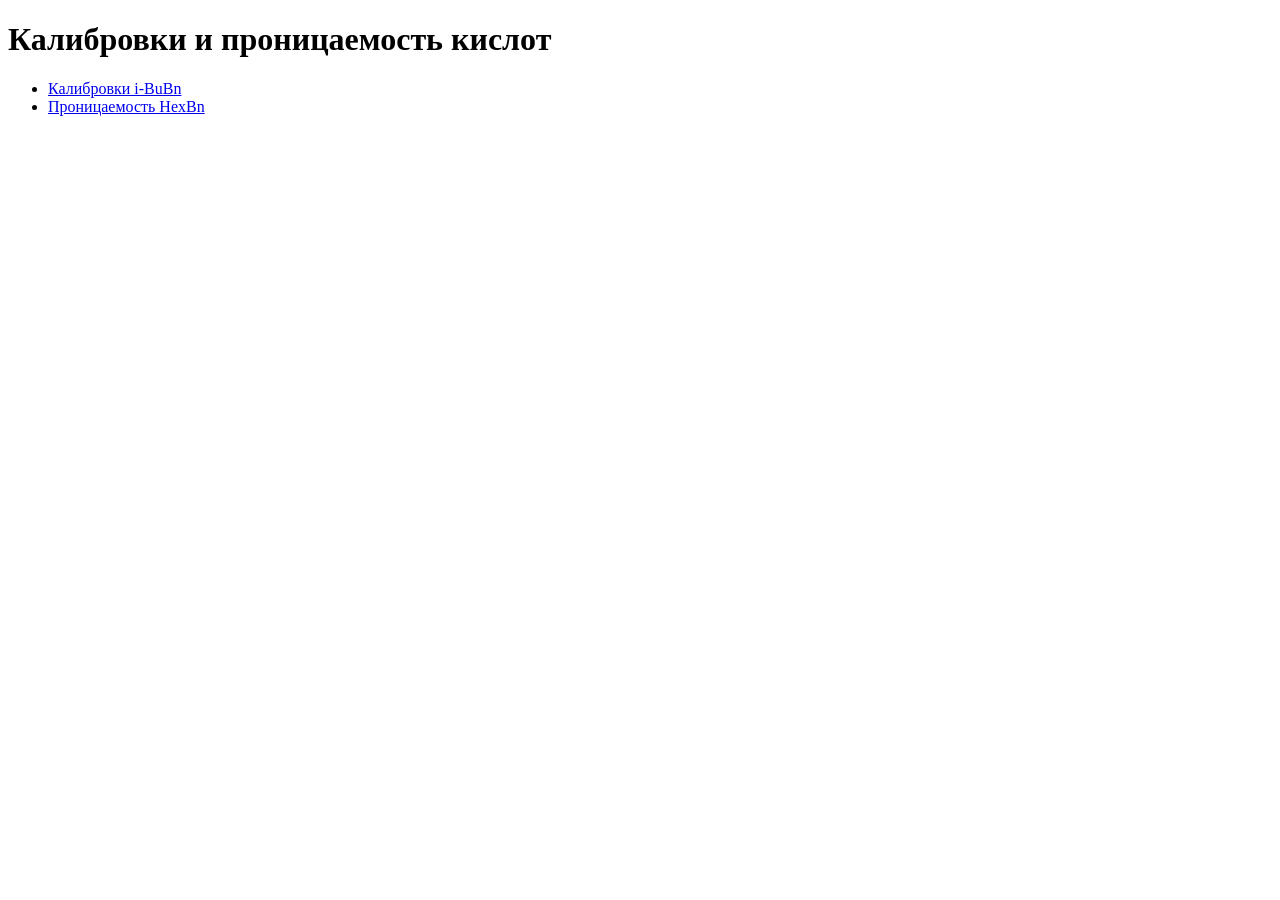
==== index.html @ f4d8bdc3 "Publish i-BuBn and HexBn site snapshots" ====
<!doctype html><html lang="ru"><meta charset="utf-8"><title>Калибровки и проницаемость кислот</title><h1>Калибровки и проницаемость кислот</h1><ul><li><a href="./ibu-bn/">Калибровки i‑BuBn</a></li><li><a href="./hexbn/">Проницаемость HexBn</a></li></ul></html>
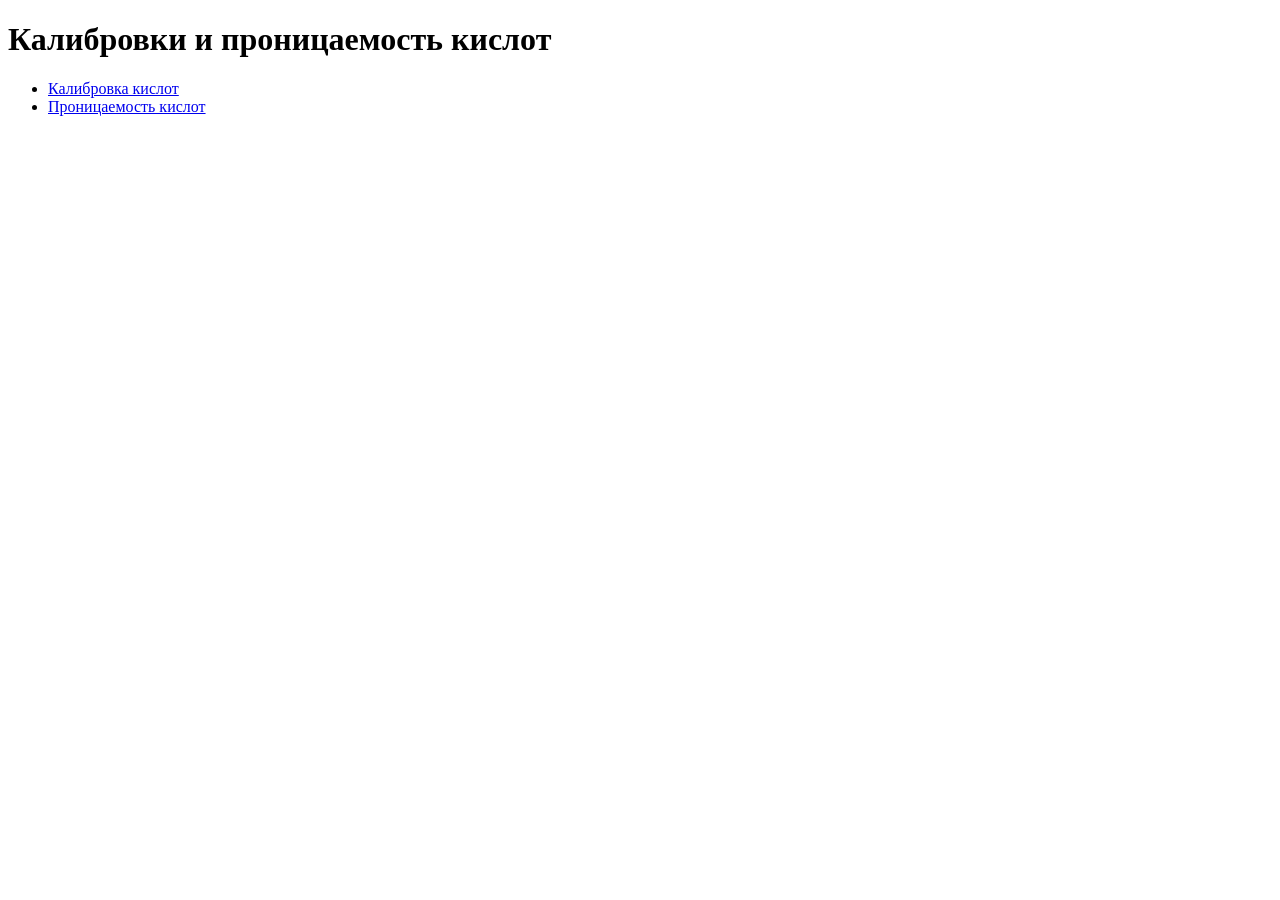
==== commit 89c2d182: "Simplify acid site names" ====
--- a/index.html
+++ b/index.html
@@ -1 +1 @@
-<!doctype html><html lang="ru"><meta charset="utf-8"><title>Калибровки и проницаемость кислот</title><h1>Калибровки и проницаемость кислот</h1><ul><li><a href="./ibu-bn/">Калибровки i‑BuBn</a></li><li><a href="./hexbn/">Проницаемость HexBn</a></li></ul></html>+<!doctype html><html lang="ru"><meta charset="utf-8"><title>Калибровки и проницаемость кислот</title><h1>Калибровки и проницаемость кислот</h1><ul><li><a href="./ibu-bn/">Калибровка кислот</a></li><li><a href="./hexbn/">Проницаемость кислот</a></li></ul></html>
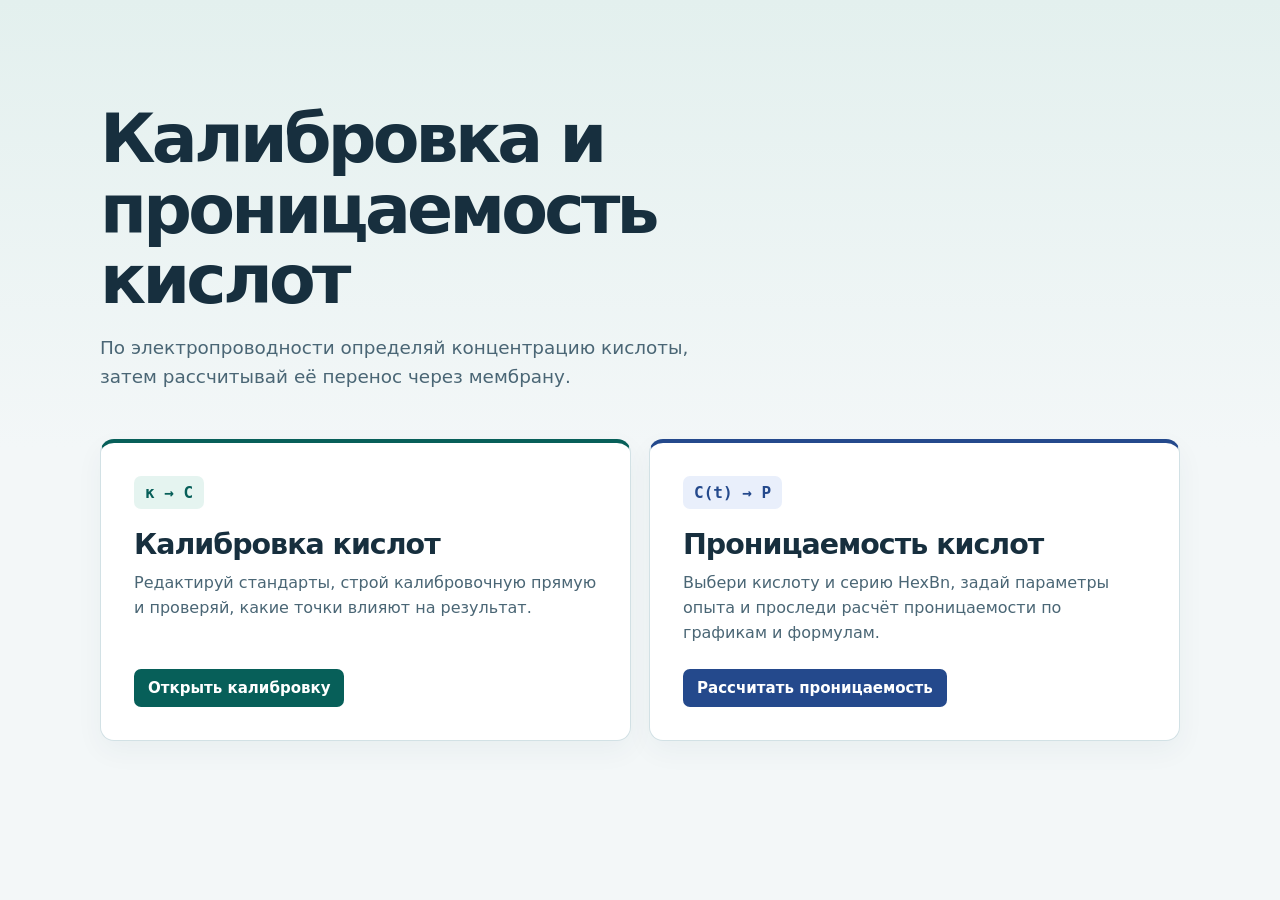
==== commit 61593591: "Add project homepage and descriptive site URLs" ====
--- a/index.html
+++ b/index.html
@@ -1 +1,50 @@
-<!doctype html><html lang="ru"><meta charset="utf-8"><title>Калибровки и проницаемость кислот</title><h1>Калибровки и проницаемость кислот</h1><ul><li><a href="./ibu-bn/">Калибровка кислот</a></li><li><a href="./hexbn/">Проницаемость кислот</a></li></ul></html>+<!doctype html>
+<html lang="ru">
+<head>
+<meta charset="utf-8">
+<meta name="viewport" content="width=device-width, initial-scale=1">
+<meta name="description" content="Калибровочные графики i‑BuBn и расчёт проницаемости кислот для опытов HexBn.">
+<title>Калибровка и проницаемость кислот</title>
+<style>
+:root{color-scheme:light;--ink:#172f3e;--muted:#4a6675;--line:#d2e1e5;--teal:#075f59;--paper:#fff;--blue:#24498c;font-family:system-ui,-apple-system,BlinkMacSystemFont,"Segoe UI",sans-serif}
+*{box-sizing:border-box}
+body{margin:0;min-height:100vh;background:linear-gradient(180deg,#e3f0ee 0,#f3f7f8 28rem);color:var(--ink)}
+main{width:min(1080px,100% - 40px);margin-inline:auto;padding:clamp(42px,9vw,104px) 0 44px}
+h1,h2,p{margin:0}
+h1{max-width:740px;font-size:clamp(2.2rem,5.4vw,4.25rem);line-height:1.04;letter-spacing:-.055em;font-weight:750;text-wrap:balance}
+.intro{max-width:630px;margin-top:18px;color:var(--muted);font-size:clamp(1rem,2vw,1.15rem);line-height:1.55}
+.tools{display:grid;grid-template-columns:repeat(2,minmax(0,1fr));gap:18px;margin-top:clamp(26px,5vw,48px)}
+.tool{display:flex;flex-direction:column;align-items:flex-start;min-width:0;border:1px solid var(--line);border-top:4px solid var(--accent);border-radius:14px;background:var(--paper);padding:clamp(21px,3.5vw,33px);box-shadow:0 10px 28px #18384c0c;--accent:var(--teal);--pale:#e5f4f0}
+.tool.permeability{--accent:var(--blue);--pale:#e9effb}
+.expression{display:inline-block;padding:7px 11px;margin-bottom:19px;border-radius:7px;background:var(--pale);color:var(--accent);font:600 1rem ui-monospace,SFMono-Regular,Consolas,monospace}
+h2{font-size:clamp(1.32rem,2.6vw,1.78rem);line-height:1.2;letter-spacing:-.035em}
+.tool p{margin:9px 0 23px;color:var(--muted);font-size:1rem;line-height:1.55}
+.tool a{margin-top:auto;display:inline-block;padding:10px 14px;border-radius:7px;background:var(--accent);color:#fff;text-decoration:none;font-size:.94rem;font-weight:680}
+.tool a:hover{text-decoration:underline;text-underline-offset:3px}
+.tool a:focus-visible{outline:3px solid var(--accent);outline-offset:4px}
+@media(max-width:650px){.tools{grid-template-columns:1fr;gap:13px}}
+</style>
+</head>
+<body>
+<main>
+<header>
+<h1>Калибровка и проницаемость кислот</h1>
+<p class="intro">По электропроводности определяй концентрацию кислоты, затем рассчитывай её перенос через мембрану.</p>
+</header>
+<div class="tools">
+<article class="tool">
+<span class="expression" aria-label="Проводимость и концентрация">κ → C</span>
+<h2>Калибровка кислот</h2>
+<p>Редактируй стандарты, строй калибровочную прямую и проверяй, какие точки влияют на результат.</p>
+<a href="./acid-calibration/">Открыть калибровку</a>
+</article>
+<article class="tool permeability">
+<span class="expression" aria-label="Концентрация во времени и проницаемость">C(t) → P</span>
+<h2>Проницаемость кислот</h2>
+<p>Выбери кислоту и серию HexBn, задай параметры опыта и проследи расчёт проницаемости по графикам и формулам.</p>
+<a href="./acid-permeability/">Рассчитать проницаемость</a>
+</article>
+</div>
+</main>
+</body>
+</html>
